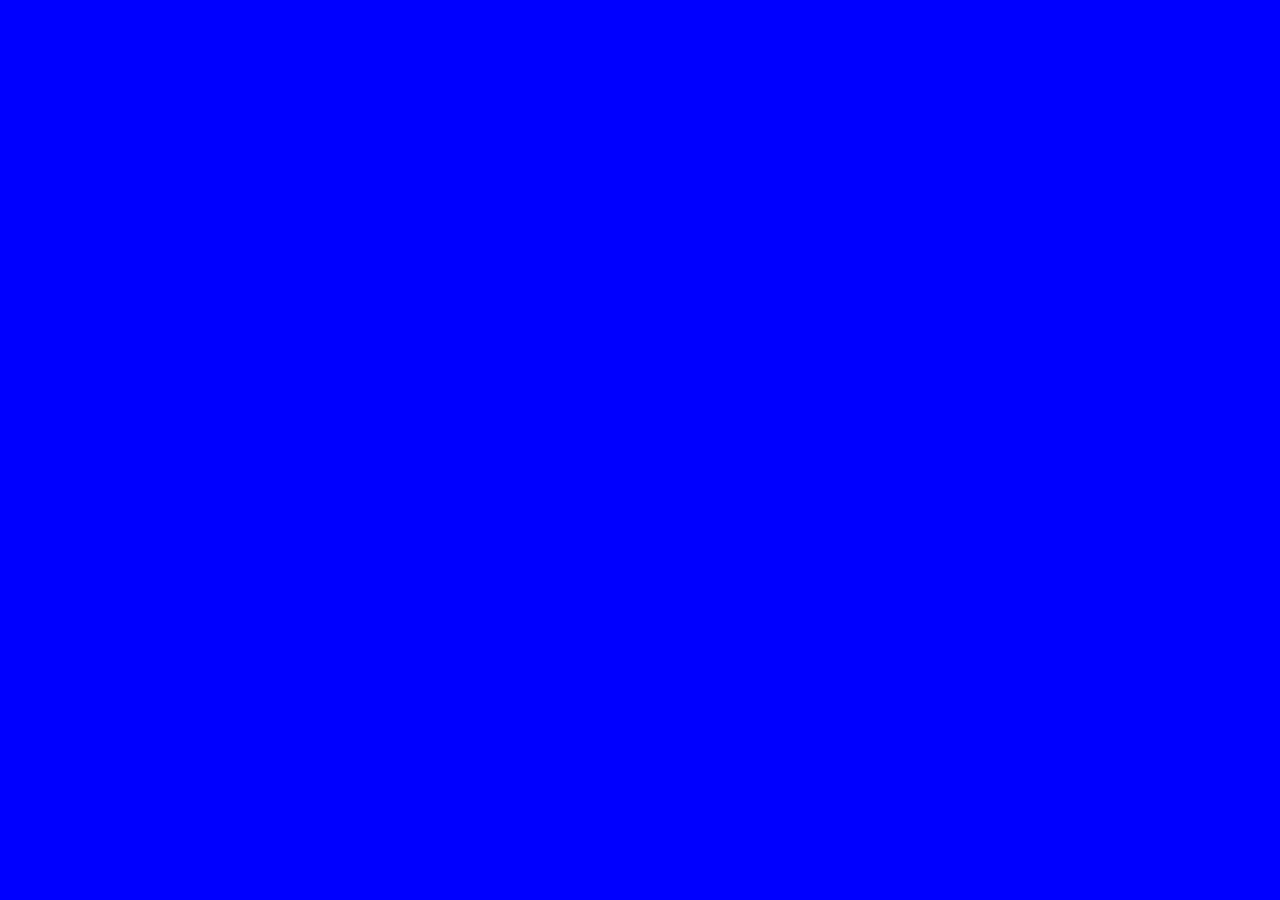
==== index.html @ 6f66c1eb "refactor(index): created boilerplate" ====
<!DOCTYPE html>
<html>
    <head>
        <meta charset="utf-8">
        <title>Antoine Rahme</title>
        <link rel="stylesheet" href="css/styles.css">
        <link rel="icon" href="images/favicon.ico">
    </head>

    <body>
        
    </body>
</html>
---- css/styles.css ----
body {
    background-color: blue;
}
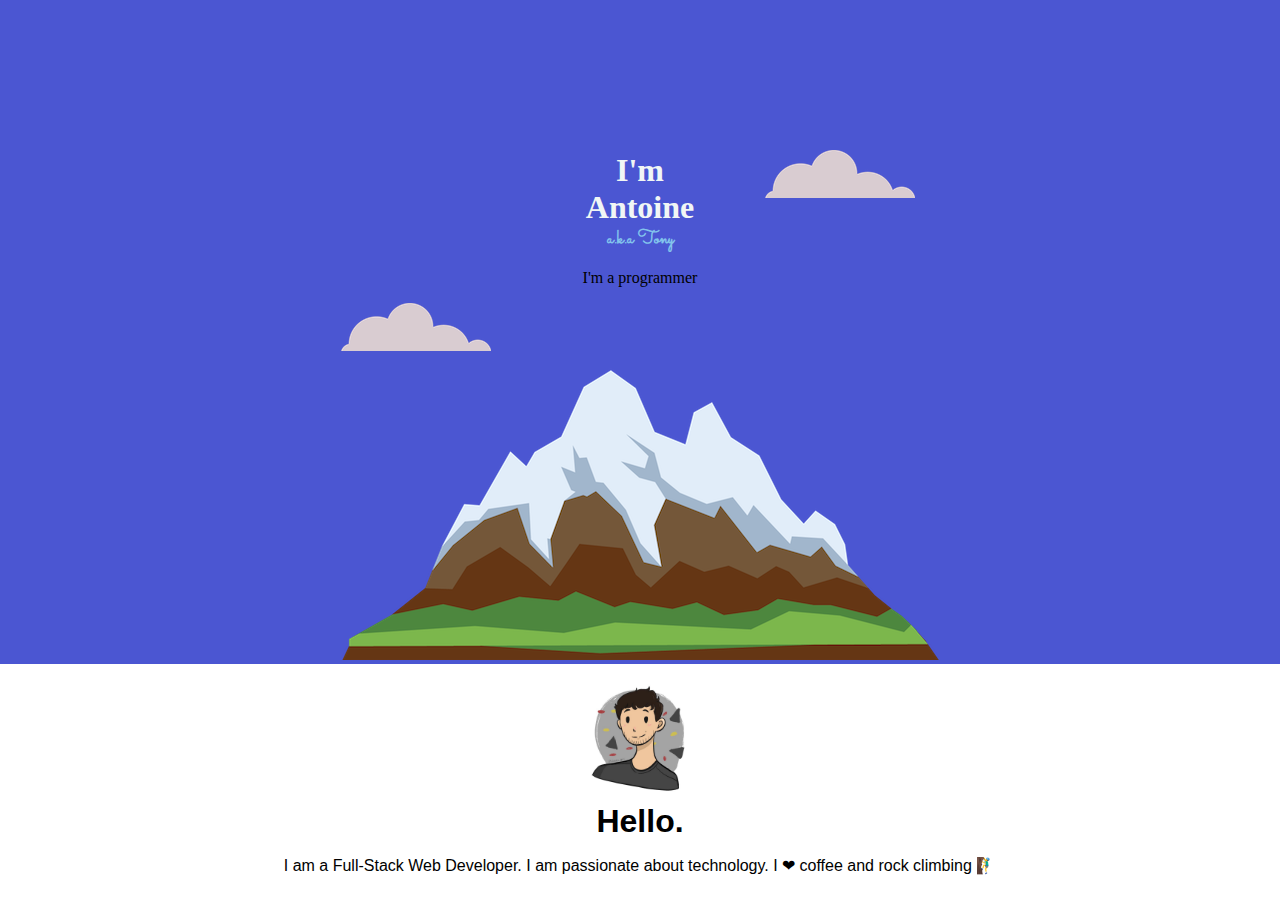
==== commit 6a95ea92: "feat(cv): basic web design and skeletal structure" ====
--- a/index.html
+++ b/index.html
@@ -5,9 +5,28 @@
         <title>Antoine Rahme</title>
         <link rel="stylesheet" href="css/styles.css">
         <link rel="icon" href="images/favicon.ico">
+        <link rel="preconnect" href="https://fonts.googleapis.com"><link rel="preconnect" href="https://fonts.gstatic.com" crossorigin><link href="https://fonts.googleapis.com/css2?family=Sacramento&display=swap" rel="stylesheet">
     </head>
 
     <body>
-        
+        <div class="top-content">
+            <img class="top-cloud" src="images/cloud.png" alt="cloud-img">
+            <div class="center-name">
+                <h1 class="big-name">I'm</h1>
+                <h1 class="big-name">Antoine</h1>
+                <h3 class="small-name">a.k.a Tony</h3> 
+            </div>
+            <p>I'm a programmer</p>
+            <img class="bottom-cloud" src="images/cloud.png" alt="cloud-img">
+            <img class="mountain" src="images/mountain.png" alt="mountain-img">
+        </div>
+        <div class="middle-content">
+            <img
+            src="images/caricature-profile.JPG"
+            alt="Antoine Rahme profile picture"
+            width="100px">
+            <h1>Hello.</h1>
+            <p>I am a Full-Stack Web Developer. I am passionate about technology. I ❤ coffee and rock climbing 🧗‍♂️</p>
+        </div>
     </body>
 </html>--- a/css/styles.css
+++ b/css/styles.css
@@ -1,3 +1,46 @@
+
 body {
-    background-color: blue;
+    margin: 0;
+    text-align: center;
+    font-family: papyrus, fantasy;
 }
+
+h1 {
+    margin: 0 0;
+}
+
+.top-content {
+    background-color: #4B56D2;
+}
+
+.middle-content {
+    font-family: verdana, sans-serif;
+}
+
+.big-name {
+    
+    color: #F1F6F5;
+    
+}
+
+.small-name {
+    font-family: 'Sacramento', cursive;
+    margin: 0;
+    color: #82C3EC;
+}
+
+.center-name {
+    display: grid;
+    justify-items: center;
+}
+
+.top-cloud {
+    position: relative;
+    left: 200px;
+    top: 50px;
+    padding-top: 100px;
+}
+
+.bottom-cloud {
+    position: absolute;
+}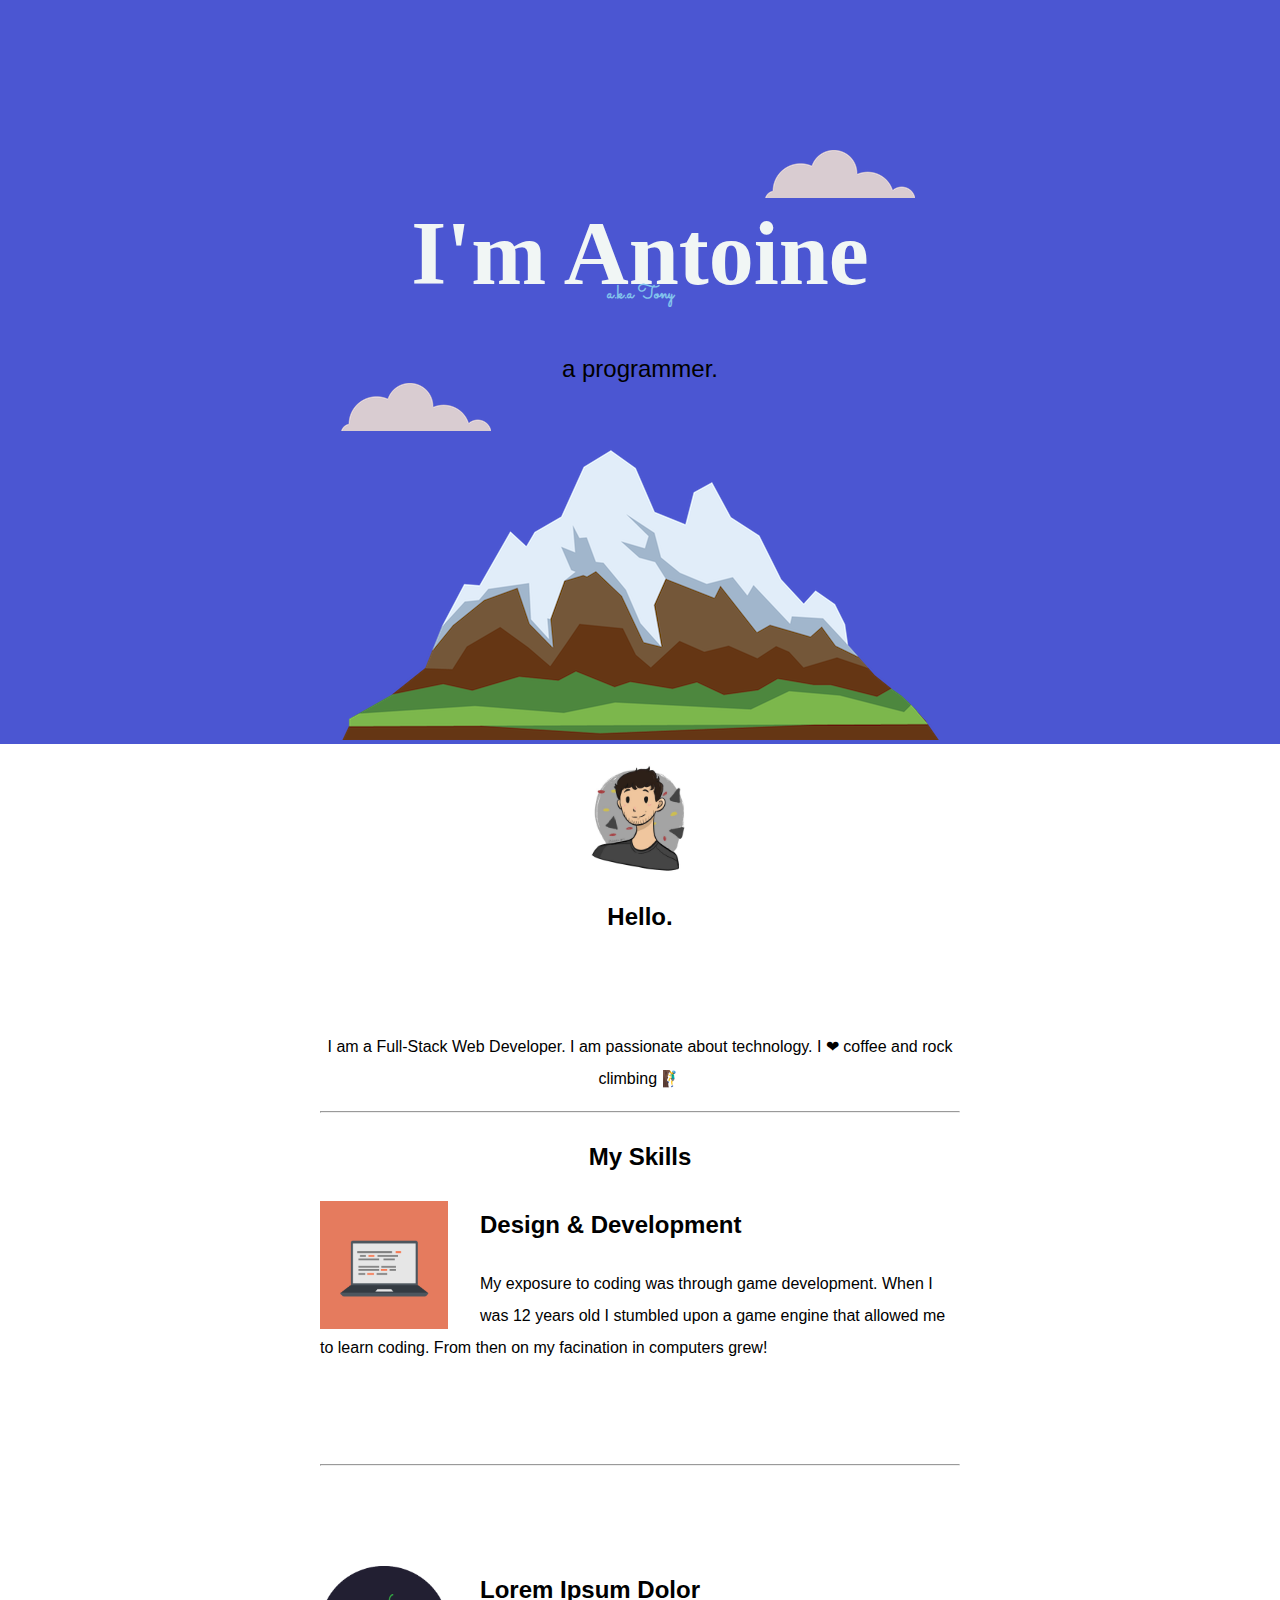
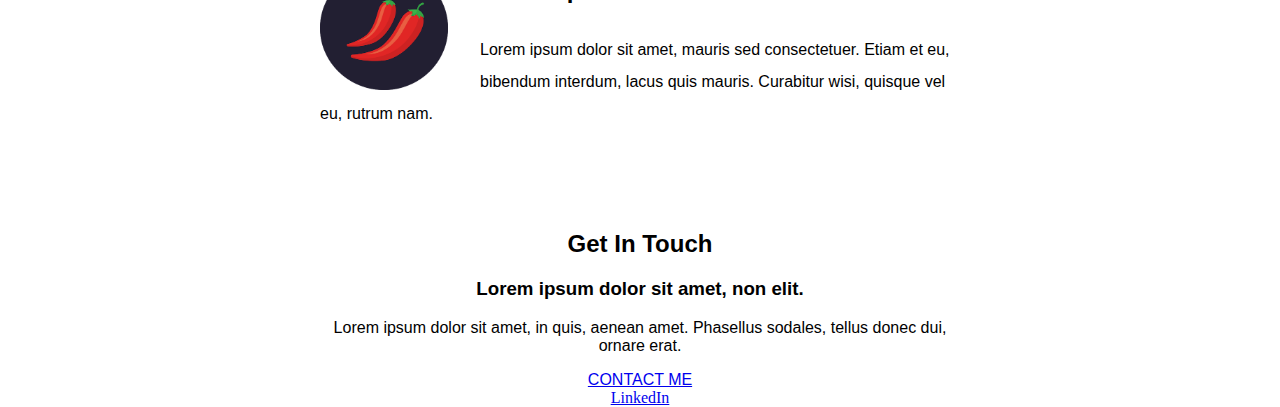
==== commit e14b547c: "feat(cv): added my skills section design" ====
--- a/index.html
+++ b/index.html
@@ -12,11 +12,10 @@
         <div class="top-content">
             <img class="top-cloud" src="images/cloud.png" alt="cloud-img">
             <div class="center-name">
-                <h1 class="big-name">I'm</h1>
-                <h1 class="big-name">Antoine</h1>
+                <h1 class="big-name">I'm Antoine</h1>
                 <h3 class="small-name">a.k.a Tony</h3> 
             </div>
-            <p>I'm a programmer</p>
+            <h2 class="title">a programmer.</h2>
             <img class="bottom-cloud" src="images/cloud.png" alt="cloud-img">
             <img class="mountain" src="images/mountain.png" alt="mountain-img">
         </div>
@@ -25,8 +24,39 @@
             src="images/caricature-profile.JPG"
             alt="Antoine Rahme profile picture"
             width="100px">
-            <h1>Hello.</h1>
-            <p>I am a Full-Stack Web Developer. I am passionate about technology. I ❤ coffee and rock climbing 🧗‍♂️</p>
+            <h2>Hello.</h2>
+            <div class="skill-row">
+                <p>I am a Full-Stack Web Developer. I am passionate about technology. I ❤ coffee and rock climbing 🧗‍♂️</p>
+                <hr>
+                <h2>My Skills</h2>
+                <img
+                src="images/computer.png" alt="computer">
+                <div class="skill-row-text">
+                    <h2>Design & Development</h2>
+                    <p>
+                        My exposure to coding was through game development.
+                        When I was 12 years old I stumbled upon a game engine that allowed me to learn coding.
+                        From then on my facination in computers grew!
+                    </p>
+                </div>
+            </div>
+            <hr>
+            <div class="skill-row">
+                <img class="" src="images/chillies.png" alt="chillies">
+                <div class="skill-row-text">
+                    <h2>Lorem Ipsum Dolor</h2>
+                    <p>Lorem ipsum dolor sit amet, mauris sed consectetuer. Etiam et eu, bibendum interdum, lacus quis mauris. Curabitur wisi, quisque vel eu, rutrum nam.</p>
+                </div>
+            </div>
+            <div class="contact-me">
+                <h2>Get In Touch</h2>
+                <h3>Lorem ipsum dolor sit amet, non elit.</h3>
+                <p>Lorem ipsum dolor sit amet, in quis, aenean amet. Phasellus sodales, tellus donec dui, ornare erat.</p>
+                <a class="btn" href="mailto:name@email.com">CONTACT ME</a>
+            </div>
+        </div>
+        <div class="bottom-container">
+            <a class="footer-link" href="https://www.linkedin.com/">LinkedIn</a>
         </div>
     </body>
 </html>--- a/css/styles.css
+++ b/css/styles.css
@@ -15,18 +15,41 @@
 
 .middle-content {
     font-family: verdana, sans-serif;
+    width: 50%;
+    margin: auto;
+}
+
+.skill-row {
+    margin: 100px auto;
+    line-height: 2;
+}
+
+.skill-row img {
+    width: 20%;
+    float: left;
+    margin-right: 32px;
+}
+
+.skill-row-text {
+    text-align: left;
 }
 
 .big-name {
-    
+    font-size: 5.625em;
     color: #F1F6F5;
-    
+    margin: 50px auto 0 auto;
 }
 
 .small-name {
     font-family: 'Sacramento', cursive;
-    margin: 0;
+    margin: -24px 0;
     color: #82C3EC;
+}
+
+.title {
+    margin: 50px auto 0 auto;
+    font-family: sans-serif;
+    font-weight: normal;
 }
 
 .center-name {
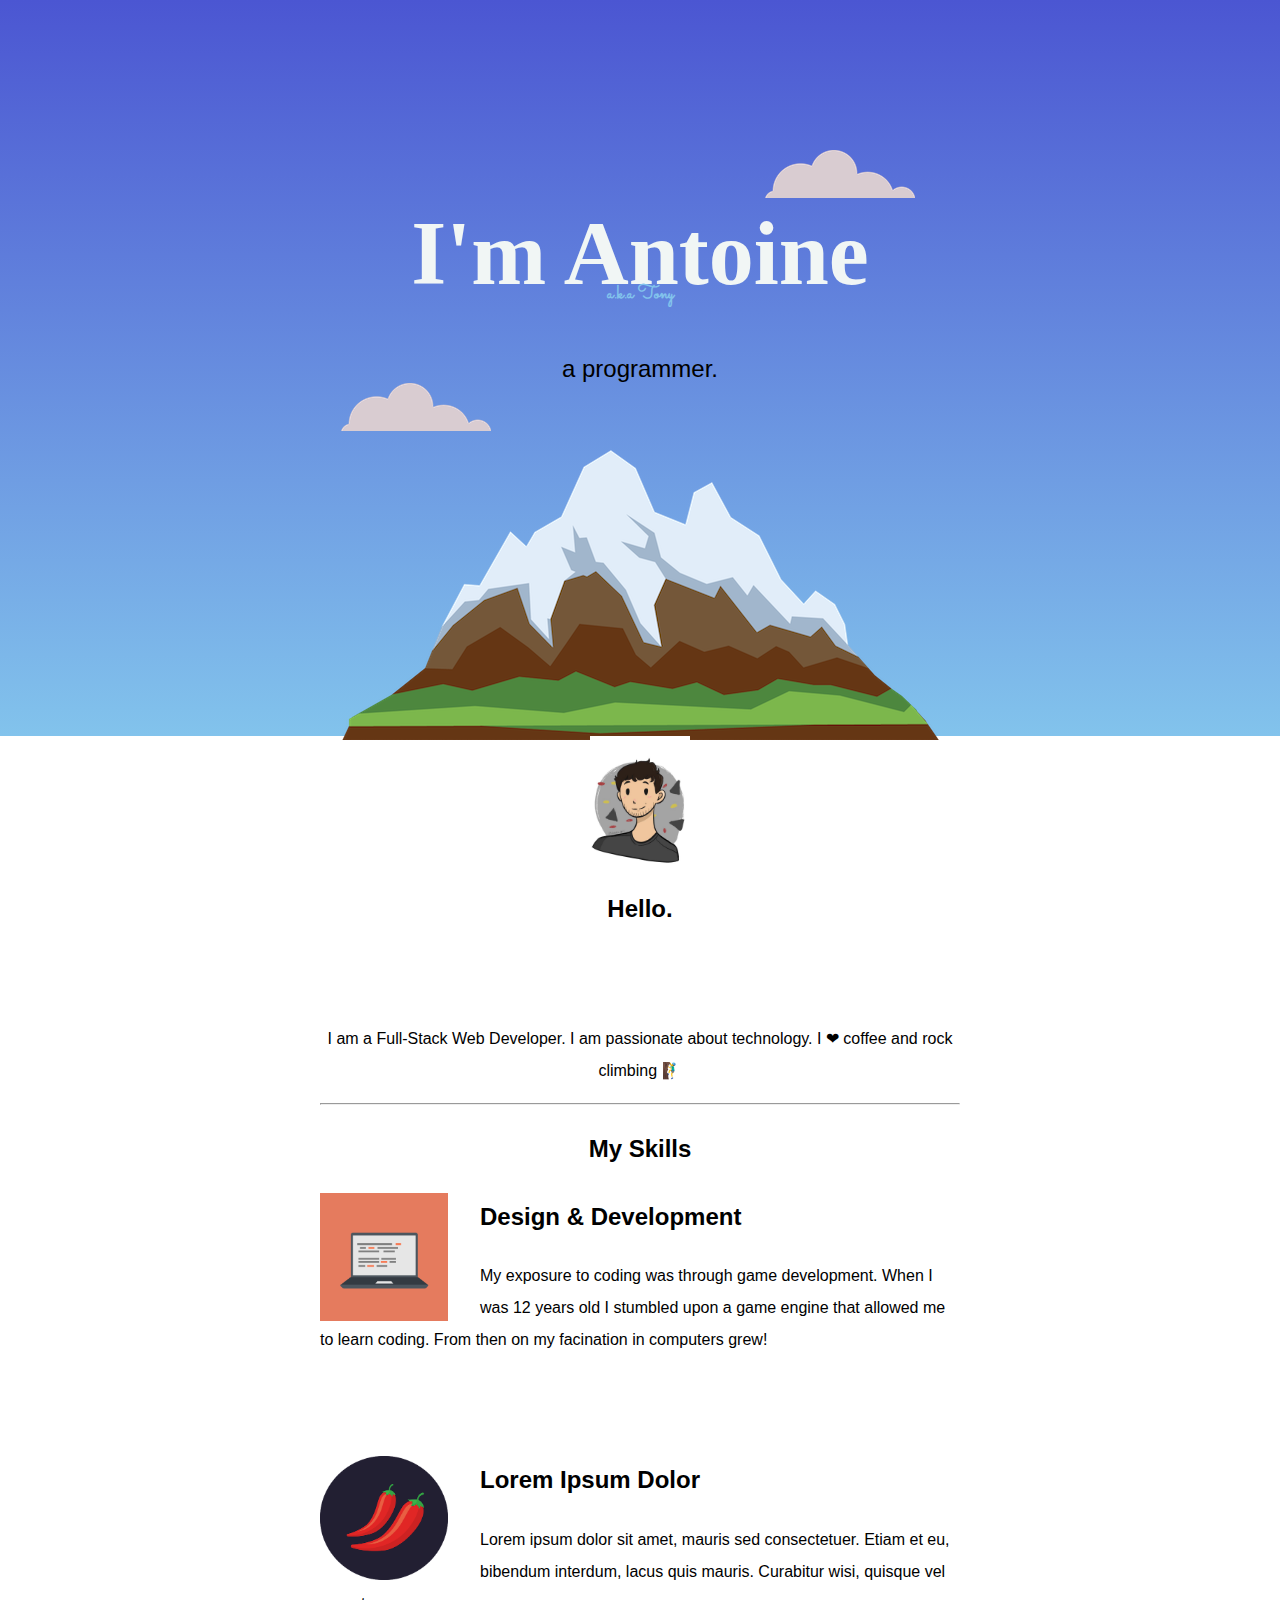
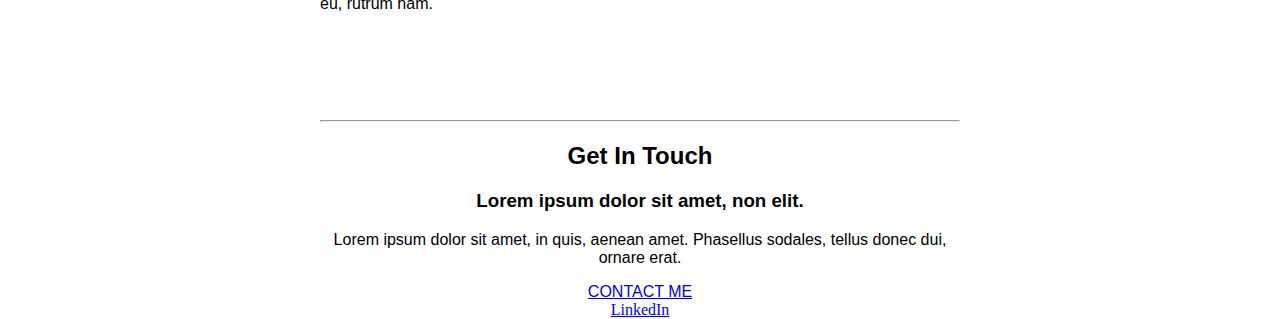
==== commit 38867c18: "fix(cv): mountain margin" ====
--- a/index.html
+++ b/index.html
@@ -40,7 +40,6 @@
                     </p>
                 </div>
             </div>
-            <hr>
             <div class="skill-row">
                 <img class="" src="images/chillies.png" alt="chillies">
                 <div class="skill-row-text">
@@ -48,6 +47,7 @@
                     <p>Lorem ipsum dolor sit amet, mauris sed consectetuer. Etiam et eu, bibendum interdum, lacus quis mauris. Curabitur wisi, quisque vel eu, rutrum nam.</p>
                 </div>
             </div>
+            <hr>
             <div class="contact-me">
                 <h2>Get In Touch</h2>
                 <h3>Lorem ipsum dolor sit amet, non elit.</h3>
--- a/css/styles.css
+++ b/css/styles.css
@@ -10,7 +10,7 @@
 }
 
 .top-content {
-    background-color: #4B56D2;
+    background: linear-gradient(#4B56D2, #82C3EC);
 }
 
 .middle-content {
@@ -66,4 +66,8 @@
 
 .bottom-cloud {
     position: absolute;
+}
+
+.mountain {
+    margin-bottom: -8px;
 }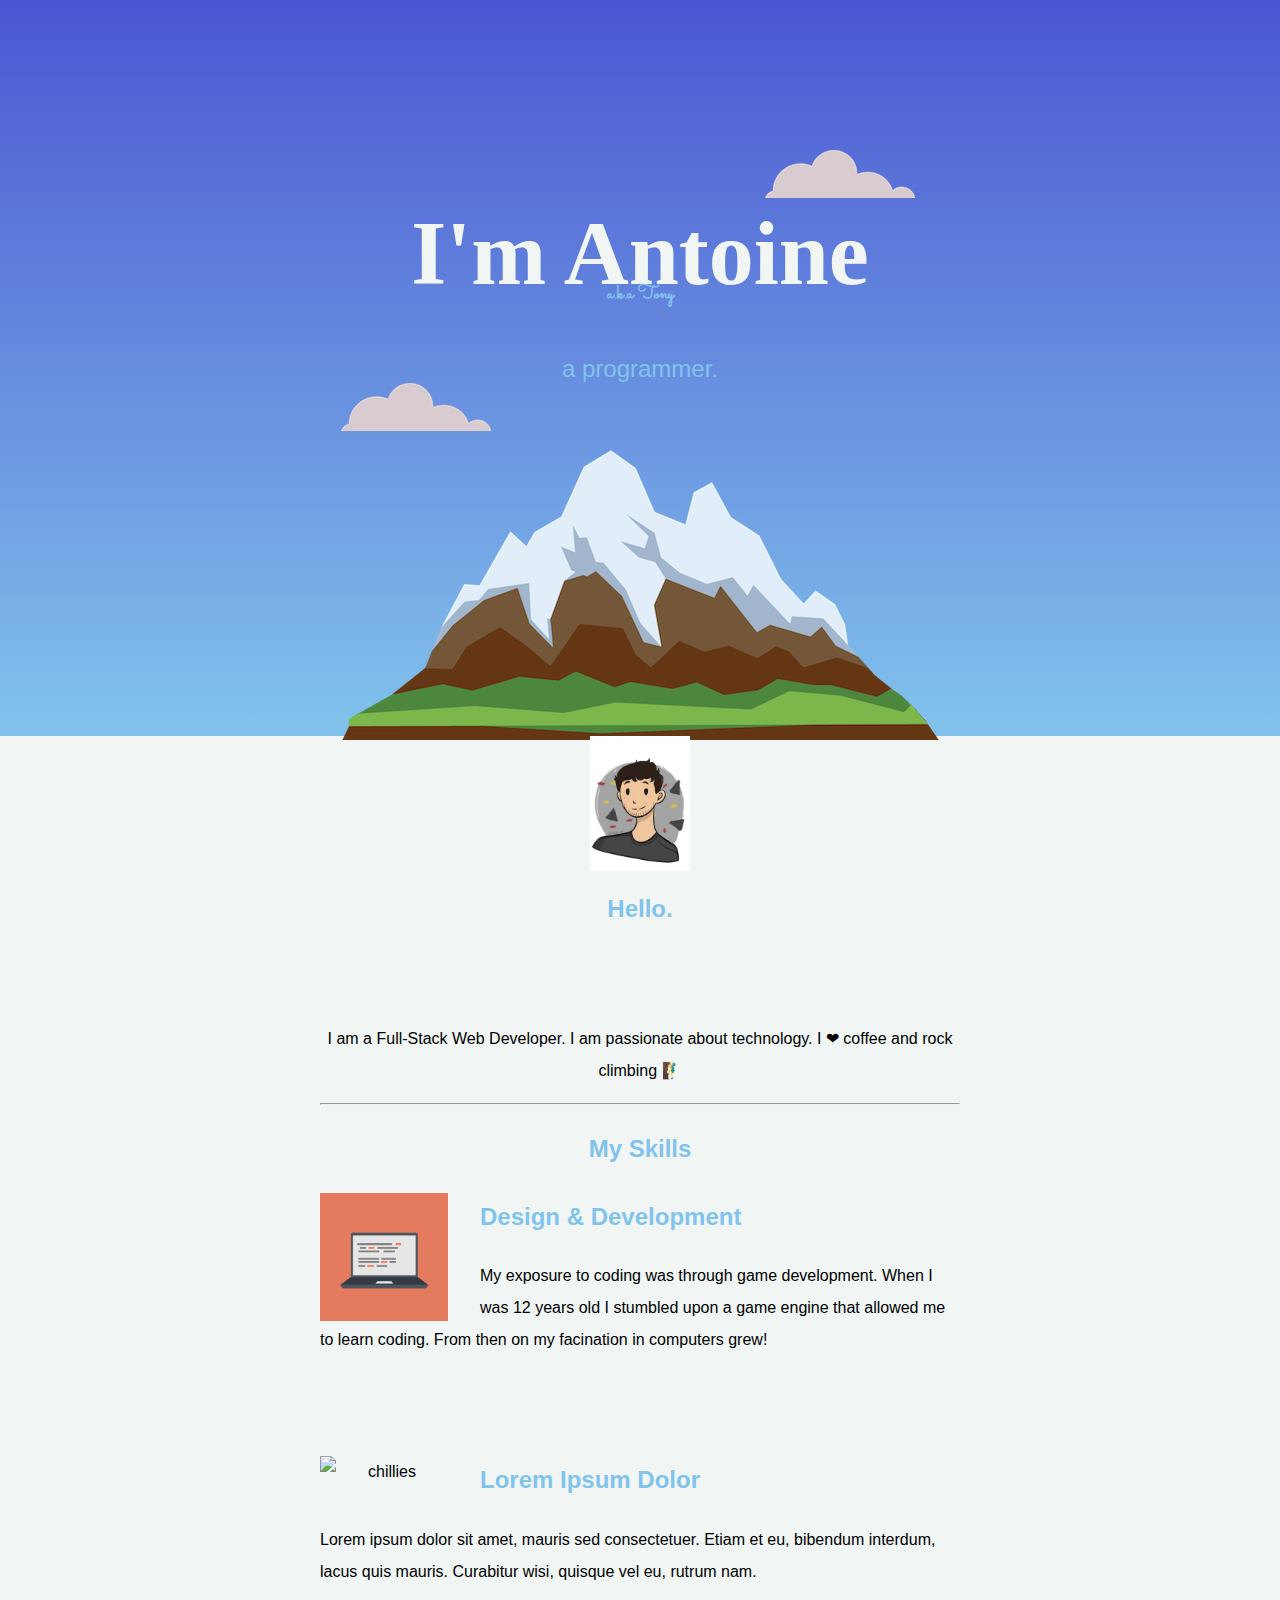
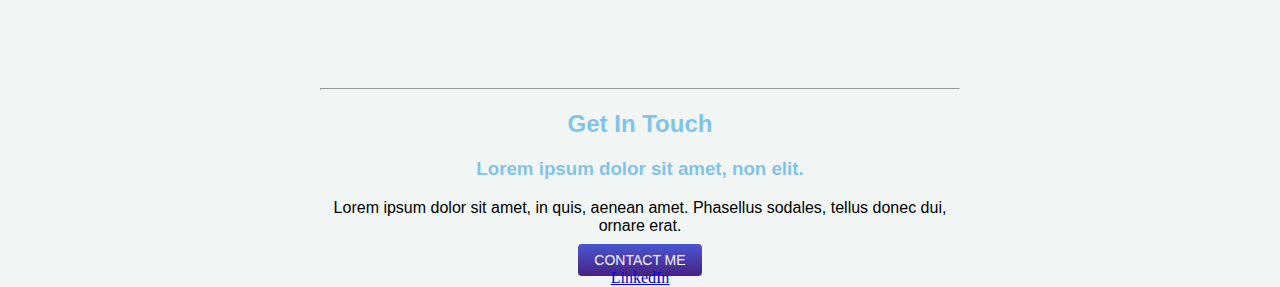
==== commit ed1fe352: "feat(cv): added contact me button" ====
--- a/index.html
+++ b/index.html
@@ -41,7 +41,7 @@
                 </div>
             </div>
             <div class="skill-row">
-                <img class="" src="images/chillies.png" alt="chillies">
+                <img class="" src="images/climbing.png" alt="chillies">
                 <div class="skill-row-text">
                     <h2>Lorem Ipsum Dolor</h2>
                     <p>Lorem ipsum dolor sit amet, mauris sed consectetuer. Etiam et eu, bibendum interdum, lacus quis mauris. Curabitur wisi, quisque vel eu, rutrum nam.</p>
--- a/css/styles.css
+++ b/css/styles.css
@@ -3,10 +3,15 @@
     margin: 0;
     text-align: center;
     font-family: papyrus, fantasy;
+    background-color: #F1F6F5;
 }
 
 h1 {
     margin: 0 0;
+}
+
+h2, h3 {
+    color:#82C3EC;
 }
 
 .top-content {
@@ -70,4 +75,24 @@
 
 .mountain {
     margin-bottom: -8px;
+}
+
+.btn {
+    padding: 8px 16px;
+    border-radius: 4px;
+    color:#F1F6F5;
+    text-decoration: none;
+    font-size: 14px;
+    background: linear-gradient(#4B56D2, #472183);
+    background: -o-linear-gradient(#4B56D2, #472183);
+    background: -webkit-linear-gradient(#4B56D2, #472183);
+    background: -moz-linear-gradient(#4B56D2, #472183);
+}
+
+.btn:hover {
+    text-decoration: none;
+    background: linear-gradient(#82C3EC, #4B56D2);
+    background: -o-linear-gradient(#82C3EC, #4B56D2);
+    background: -webkit-linear-gradient(#82C3EC, #4B56D2);
+    background: -moz-linear-gradient(#82C3EC, #4B56D2);
 }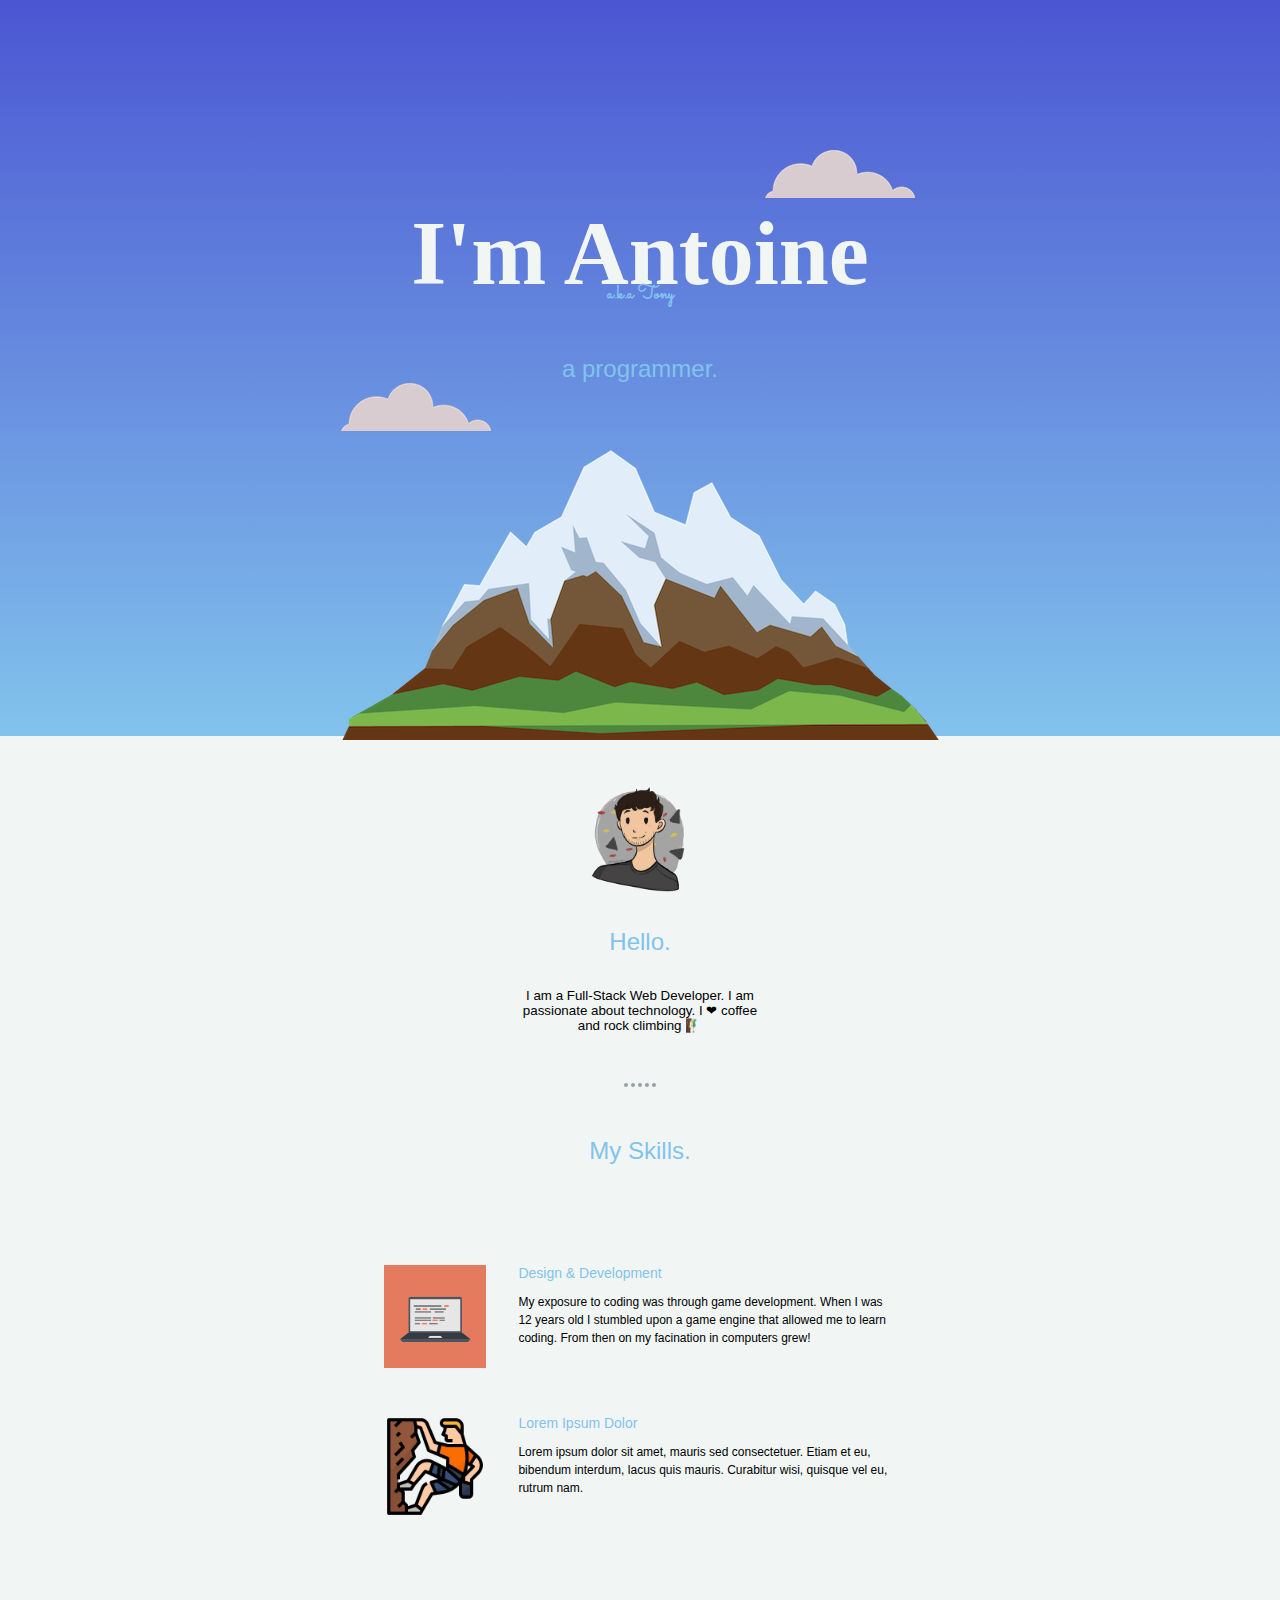
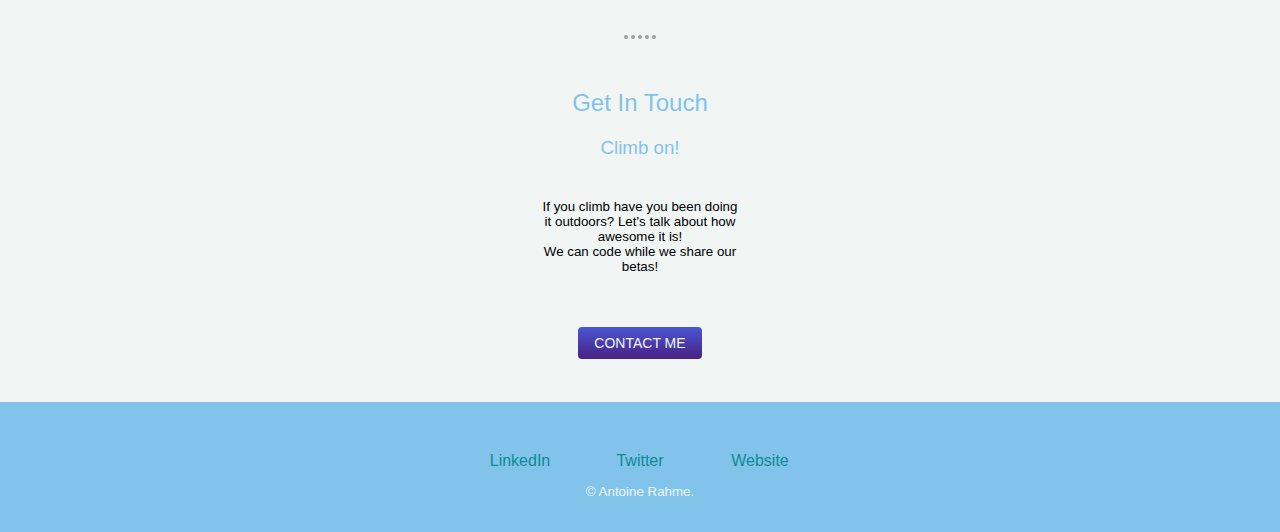
==== commit 97751966: "feat(cv): added footer section" ====
--- a/index.html
+++ b/index.html
@@ -24,39 +24,50 @@
             src="images/caricature-profile.JPG"
             alt="Antoine Rahme profile picture"
             width="100px">
-            <h2>Hello.</h2>
-            <div class="skill-row">
-                <p>I am a Full-Stack Web Developer. I am passionate about technology. I ❤ coffee and rock climbing 🧗‍♂️</p>
-                <hr>
-                <h2>My Skills</h2>
-                <img
-                src="images/computer.png" alt="computer">
-                <div class="skill-row-text">
-                    <h2>Design & Development</h2>
-                    <p>
-                        My exposure to coding was through game development.
-                        When I was 12 years old I stumbled upon a game engine that allowed me to learn coding.
-                        From then on my facination in computers grew!
-                    </p>
+            <h2 class="self-desc">Hello.</h2>
+            <p class="self-desc">I am a Full-Stack Web Developer. I am passionate about technology. I ❤ coffee and rock climbing 🧗‍♂️</p>
+            <hr>
+            <div class="skills">
+                <h2 class="skills-title">My Skills.</h2>
+                <div class="skill-row">
+                    <img
+                    src="images/computer.png" alt="computer">
+                    <div class="skill-row-description">
+                        <h2 class="skill-row-title">Design & Development</h2>
+                        <p class="skill-row-text">
+                            My exposure to coding was through game development.
+                            When I was 12 years old I stumbled upon a game engine that allowed me to learn coding.
+                            From then on my facination in computers grew!
+                        </p>
+                    </div>
                 </div>
-            </div>
-            <div class="skill-row">
-                <img class="" src="images/climbing.png" alt="chillies">
-                <div class="skill-row-text">
-                    <h2>Lorem Ipsum Dolor</h2>
-                    <p>Lorem ipsum dolor sit amet, mauris sed consectetuer. Etiam et eu, bibendum interdum, lacus quis mauris. Curabitur wisi, quisque vel eu, rutrum nam.</p>
+                <div class="skill-row">
+                    <img class="" src="images/climbing.png" alt="chillies">
+                    <div class="skill-row-description">
+                        <h2 class="skill-row-title">Lorem Ipsum Dolor</h2>
+                        <p class="skill-row-text">Lorem ipsum dolor sit amet, mauris sed consectetuer. Etiam et eu, bibendum interdum, lacus quis mauris. Curabitur wisi, quisque vel eu, rutrum nam.</p>
+                    </div>
                 </div>
             </div>
             <hr>
             <div class="contact-me">
                 <h2>Get In Touch</h2>
-                <h3>Lorem ipsum dolor sit amet, non elit.</h3>
-                <p>Lorem ipsum dolor sit amet, in quis, aenean amet. Phasellus sodales, tellus donec dui, ornare erat.</p>
+                <h3>Climb on!</h3>
+                <p class="contact-message">
+                    If you climb have you been doing it outdoors? Let's talk about how awesome it is!
+                    <br>
+                    We can code while we share our betas!
+                </p>
                 <a class="btn" href="mailto:name@email.com">CONTACT ME</a>
             </div>
         </div>
-        <div class="bottom-container">
-            <a class="footer-link" href="https://www.linkedin.com/">LinkedIn</a>
+        <div class="bottom-content">
+            <div class="footer-link-grid">
+                <a class="footer-link" href="https://www.linkedin.com/">LinkedIn</a>
+                <a class="footer-link" href="https://twitter.com/">Twitter</a>
+                <a class="footer-link" href="https://www.appbrewery.co/">Website</a>
+            </div>
+            <p class="copyright">© Antoine Rahme.</p>
         </div>
     </body>
 </html>--- a/css/styles.css
+++ b/css/styles.css
@@ -2,7 +2,6 @@
 body {
     margin: 0;
     text-align: center;
-    font-family: papyrus, fantasy;
     background-color: #F1F6F5;
 }
 
@@ -10,8 +9,21 @@
     margin: 0 0;
 }
 
+p {
+    font-size: smaller;
+}
+
 h2, h3 {
     color:#82C3EC;
+    font-weight: normal;
+}
+
+hr {
+    border-top:4px #96a1a1;
+    border-style: dotted none none none;
+    width: 32px;
+    margin: 50px auto;
+    clear:  both;
 }
 
 .top-content {
@@ -20,13 +32,33 @@
 
 .middle-content {
     font-family: verdana, sans-serif;
+    width: 40%;
+    margin: 50px auto 50px auto;
+}
+
+.bottom-content {
+    font-family: verdana, sans-serif;
+    background-color: #82C3EC;
+    padding: 50px 0 20px;
+}
+
+.self-desc {
+    margin: 32px auto;
     width: 50%;
-    margin: auto;
+}
+
+.skills {
+    padding-bottom: 20px;
+}
+
+.skills-title {
+    margin-bottom: 100px;
 }
 
 .skill-row {
-    margin: 100px auto;
-    line-height: 2;
+    clear: left;
+    margin: 50px auto;
+    height: 100px;
 }
 
 .skill-row img {
@@ -35,11 +67,27 @@
     margin-right: 32px;
 }
 
-.skill-row-text {
+.skill-row-description {
     text-align: left;
 }
 
+.skill-row-title {
+    font-size: 14px;
+    margin: 0;
+}
+
+.skill-row-text {
+    font-size: 12px;
+    line-height: 1.5;
+}
+
+.contact-message {
+    width: 40%;
+    margin: 40px auto 60px;
+}
+
 .big-name {
+    font-family: papyrus, fantasy;
     font-size: 5.625em;
     color: #F1F6F5;
     margin: 50px auto 0 auto;
@@ -49,12 +97,12 @@
     font-family: 'Sacramento', cursive;
     margin: -24px 0;
     color: #82C3EC;
+    font-weight: bold;
 }
 
 .title {
     margin: 50px auto 0 auto;
     font-family: sans-serif;
-    font-weight: normal;
 }
 
 .center-name {
@@ -77,6 +125,26 @@
     margin-bottom: -8px;
 }
 
+.footer-link-grid {
+    display: grid;
+    grid-template-columns: repeat(3,20px);
+    justify-content: center;
+    justify-items: center;
+    column-gap: 100px;
+}
+
+.footer-link {
+    color: #0b8c91;
+    text-decoration: none;
+}
+.footer-link:hover {
+    color: #eaf6f6;
+}
+
+.copyright {
+    color: #eaf6f6;
+}
+
 .btn {
     padding: 8px 16px;
     border-radius: 4px;
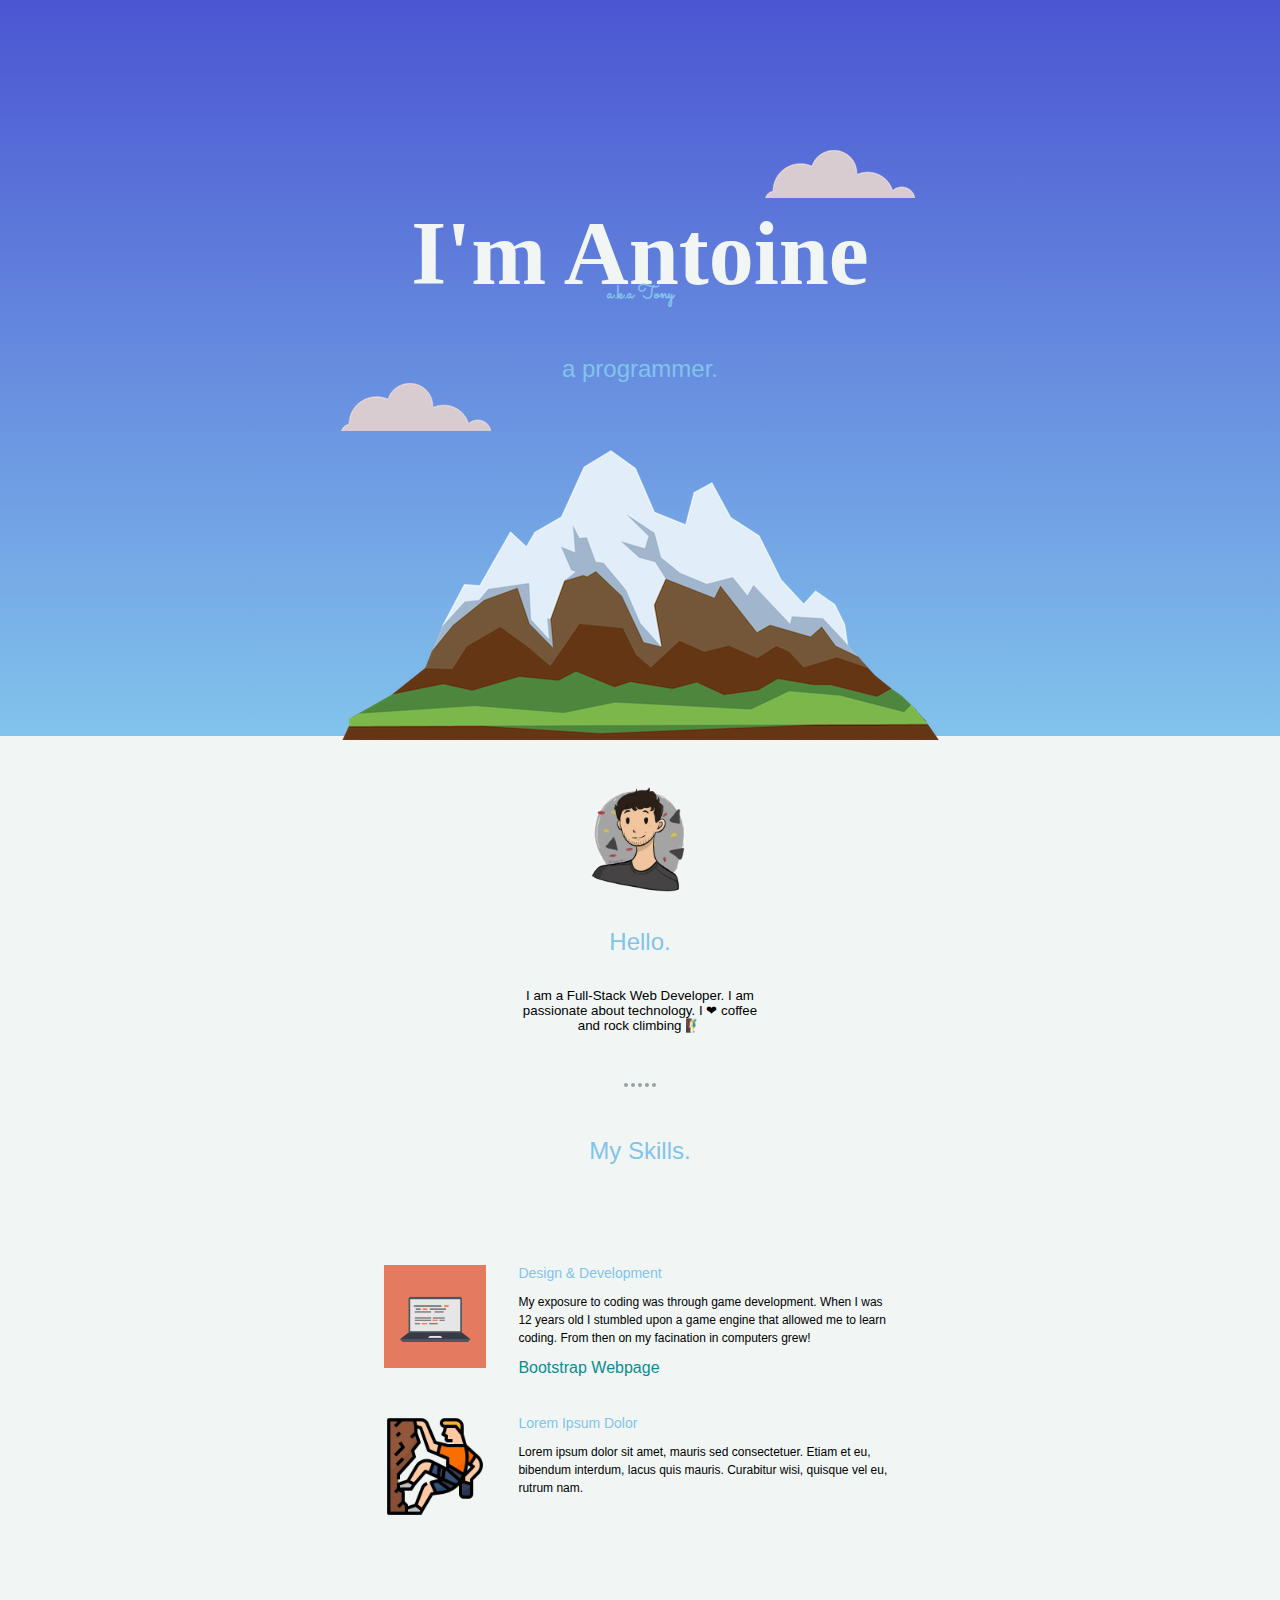
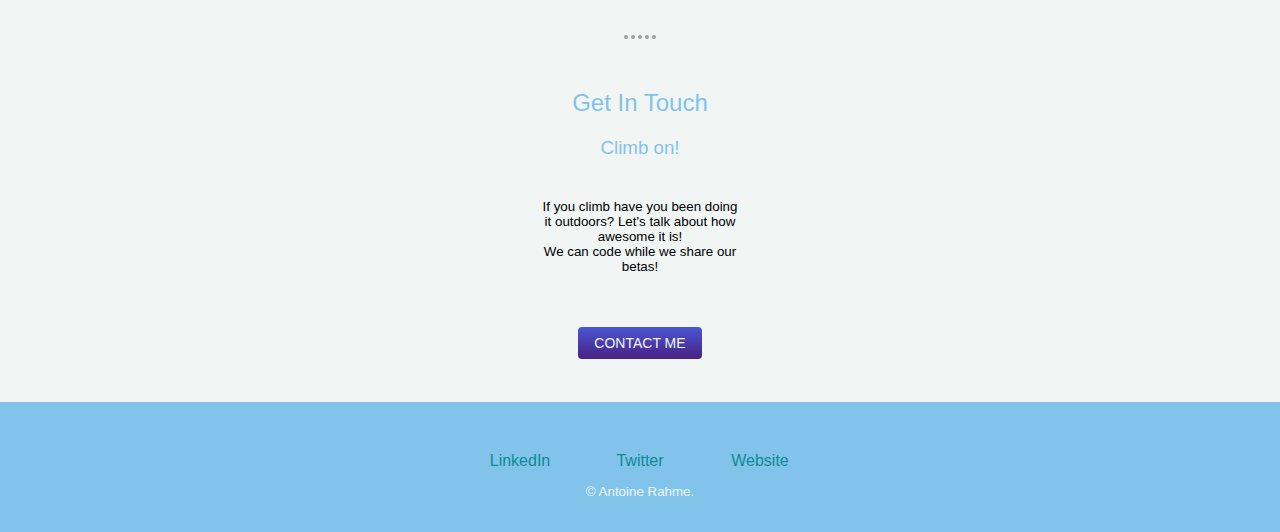
==== commit ad859e67: "feat(bootstrap): added link to bootstrap webpage" ====
--- a/index.html
+++ b/index.html
@@ -39,6 +39,7 @@
                             When I was 12 years old I stumbled upon a game engine that allowed me to learn coding.
                             From then on my facination in computers grew!
                         </p>
+                        <a href="bootstrap-example.html">Bootstrap Webpage</a>
                     </div>
                 </div>
                 <div class="skill-row">
--- a/css/styles.css
+++ b/css/styles.css
@@ -7,6 +7,15 @@
 
 h1 {
     margin: 0 0;
+}
+
+a {
+    color: #0b8c91;
+    text-decoration: none;
+}
+
+a:hover {
+    color: #5b6161;
 }
 
 p {
@@ -133,10 +142,6 @@
     column-gap: 100px;
 }
 
-.footer-link {
-    color: #0b8c91;
-    text-decoration: none;
-}
 .footer-link:hover {
     color: #eaf6f6;
 }
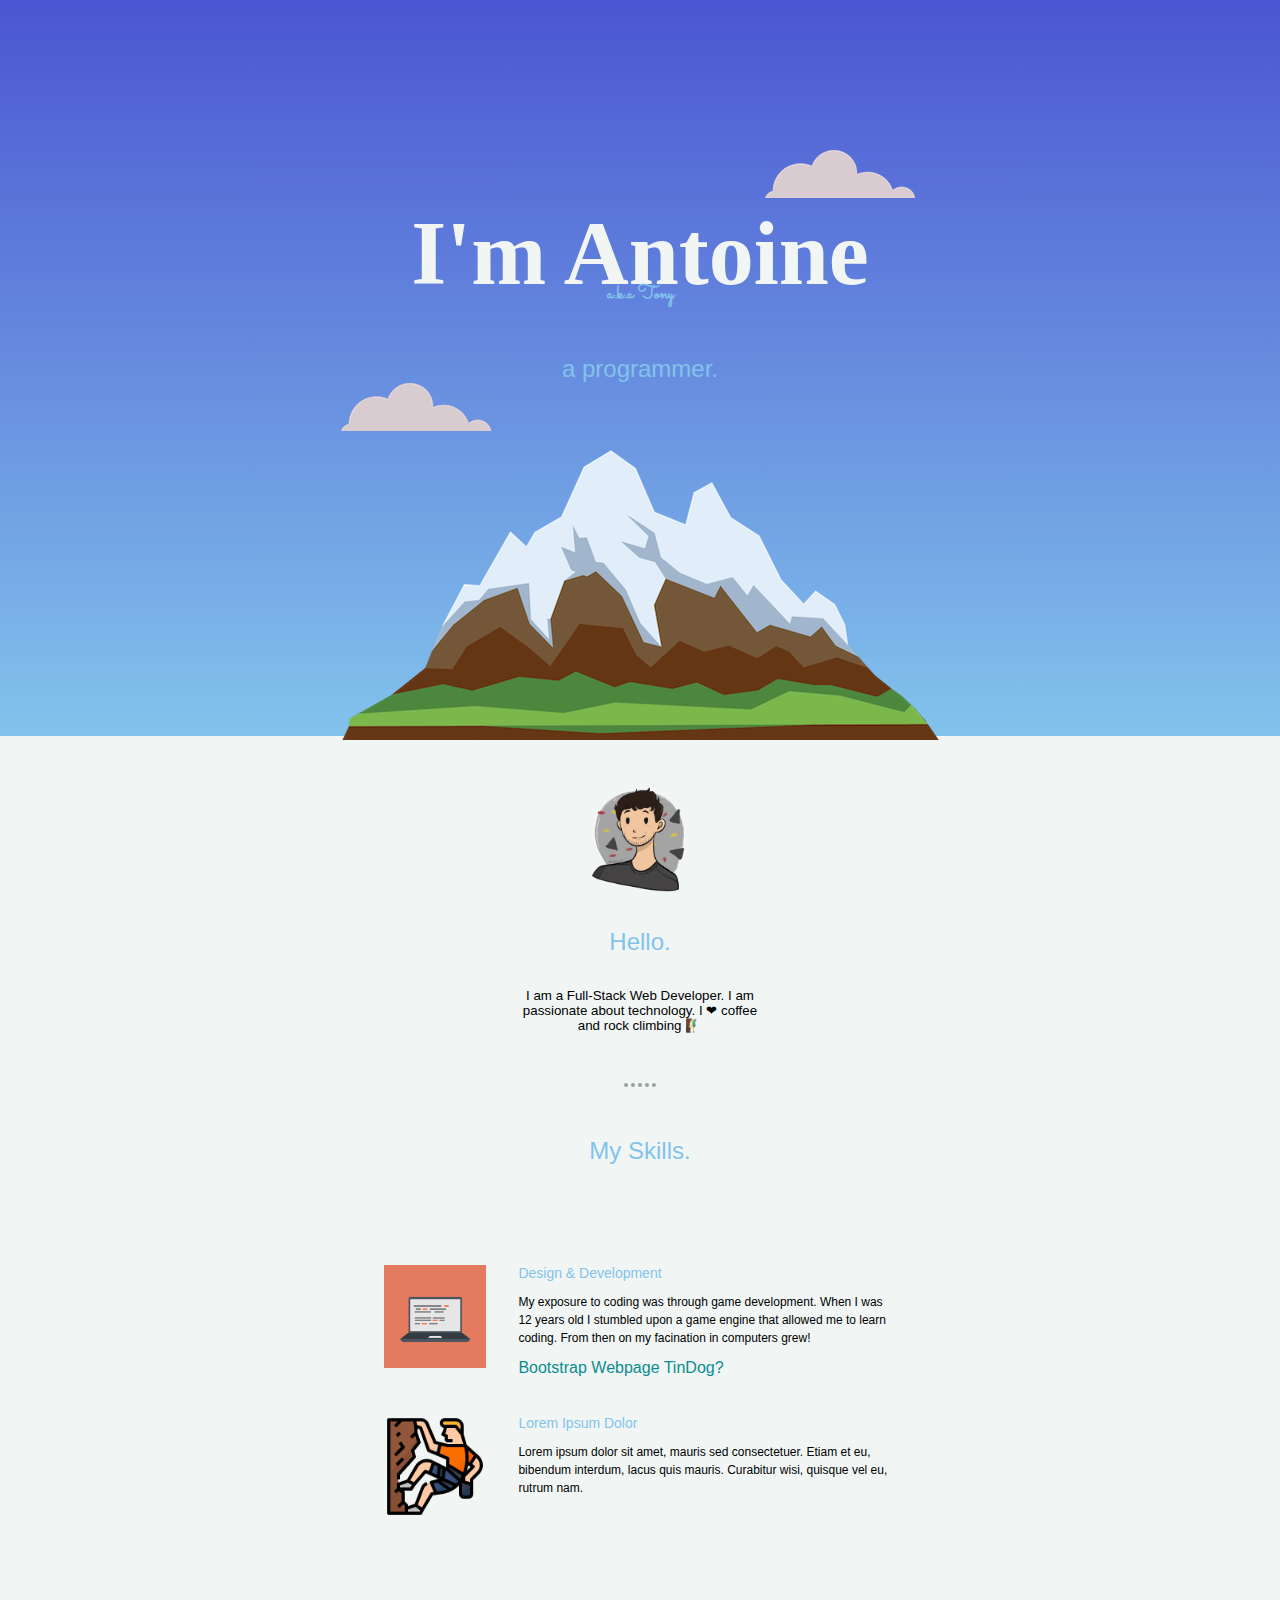
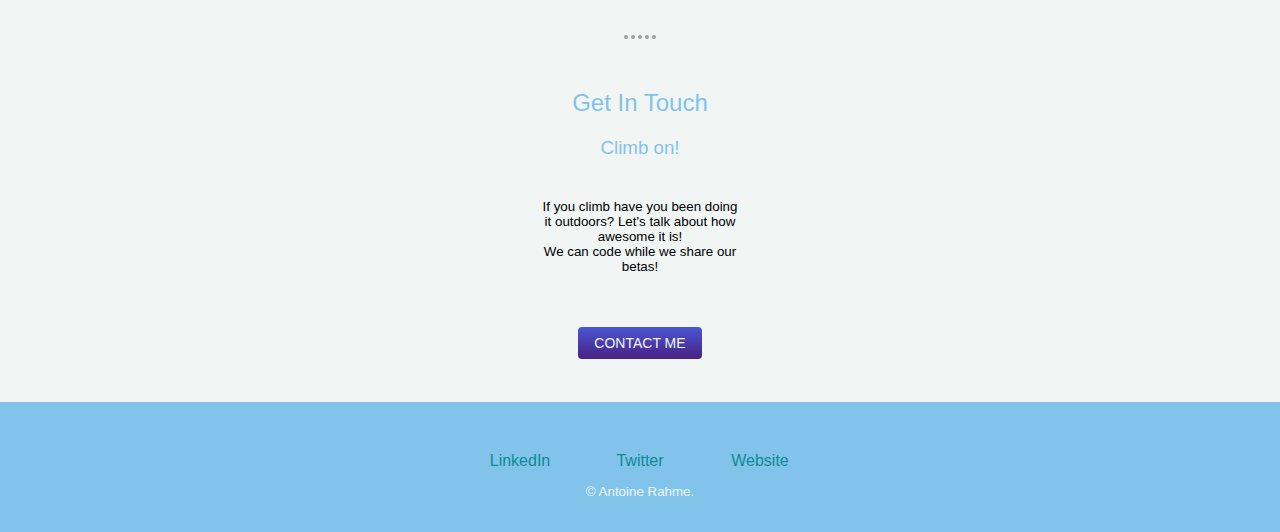
==== commit 9f4133d2: "feat(tindog): added boolerplate for small project" ====
--- a/index.html
+++ b/index.html
@@ -40,6 +40,7 @@
                             From then on my facination in computers grew!
                         </p>
                         <a href="bootstrap-example.html">Bootstrap Webpage</a>
+                        <a href="tindog.html">TinDog?</a>
                     </div>
                 </div>
                 <div class="skill-row">
